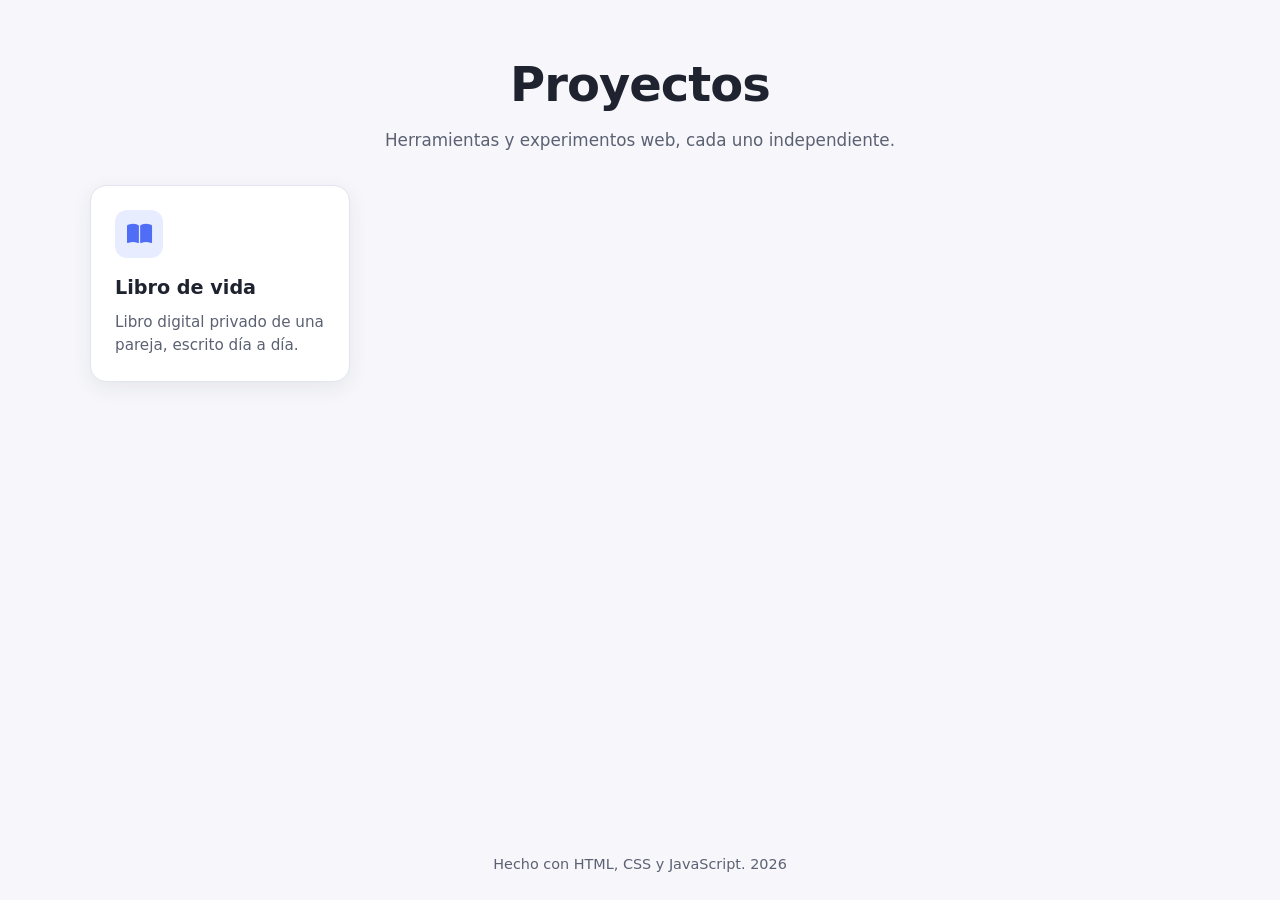
==== index.html @ 12e8e0db "feat: Se agrega proyecto completo" ====
<!doctype html>
<html lang="es">
  <head>
    <meta charset="UTF-8" />
    <meta name="viewport" content="width=device-width, initial-scale=1.0" />
    <title>Proyectos</title>
    <meta name="description" content="Portal de proyectos web personales" />
    <link
      rel="stylesheet"
      href="https://cdnjs.cloudflare.com/ajax/libs/font-awesome/6.7.2/css/all.min.css"
    />
    <link rel="stylesheet" href="./css/styles.css" />
  </head>
  <body>
    <!-- Enlace para saltar directo al contenido con teclado -->
    <a class="skip_link" href="#main_content">Ir al contenido</a>

    <header class="site_header">
      <h1 class="site_title">Proyectos</h1>
      <p class="site_subtitle">
        Herramientas y experimentos web, cada uno independiente.
      </p>
    </header>

    <main id="main_content">
      <ul class="project_list">
        <li class="project_card">
          <a class="project_link" href="./book_life/">
            <span class="project_icon" aria-hidden="true"
              ><i class="fa-solid fa-book-open"></i
            ></span>
            <span class="project_name">Libro de vida</span>
            <span class="project_description"
              >Libro digital privado de una pareja, escrito día a día.</span
            >
          </a>
        </li>
      </ul>
    </main>

    <footer class="site_footer">
      <p>Hecho con HTML, CSS y JavaScript. <span id="current_year"></span></p>
    </footer>

    <script type="module" src="./js/main.js"></script>
  </body>
</html>
---- css/styles.css ----
/* Variables de color y tipografía del portal */
:root {
  --color_background: #f7f7fb;
  --color_surface: #ffffff;
  --color_text: #1f2330;
  --color_text_muted: #5b6172;
  --color_accent: #4f6df5;
  --color_accent_soft: #e8ecff;
  --color_border: #e2e5ef;
  --color_focus: #ff9f43;
  --radius: 16px;
  --shadow: 0 6px 20px rgba(31, 35, 48, 0.08);
  --font_family: system-ui, -apple-system, "Segoe UI", Roboto, sans-serif;
}

/* Reset mínimo */
*,
*::before,
*::after {
  box-sizing: border-box;
  margin: 0;
  padding: 0;
}

html {
  font-size: 100%;
}

body {
  font-family: var(--font_family);
  background: var(--color_background);
  color: var(--color_text);
  line-height: 1.5;
  min-height: 100vh;
  display: flex;
  flex-direction: column;
  /* Margen lateral de 16px para que nada toque el borde en celulares */
  padding: 0 16px;
}

/* Enlace de salto: oculto hasta que recibe foco con teclado */
.skip_link {
  position: absolute;
  top: -100px;
  left: 16px;
  background: var(--color_accent);
  color: #ffffff;
  padding: 8px 16px;
  border-radius: 8px;
  z-index: 10;
  text-decoration: none;
}

.skip_link:focus {
  top: 16px;
}

/* Cabecera */
.site_header {
  text-align: center;
  padding: 48px 0 32px;
}

.site_title {
  font-size: clamp(2rem, 6vw, 3rem);
  font-weight: 700;
  letter-spacing: -0.02em;
}

.site_subtitle {
  color: var(--color_text_muted);
  margin-top: 8px;
  font-size: 1.05rem;
}

/* Contenido principal */
main {
  flex: 1;
  width: 100%;
  max-width: 1100px;
  margin: 0 auto;
}

/* Rejilla de tarjetas: una columna en celular, más en pantallas anchas */
.project_list {
  list-style: none;
  display: grid;
  grid-template-columns: repeat(auto-fill, minmax(260px, 1fr));
  gap: 20px;
}

.project_card {
  background: var(--color_surface);
  border: 1px solid var(--color_border);
  border-radius: var(--radius);
  box-shadow: var(--shadow);
  transition: transform 0.2s ease, box-shadow 0.2s ease;
}

.project_card:hover {
  transform: translateY(-4px);
  box-shadow: 0 12px 28px rgba(31, 35, 48, 0.12);
}

/* Toda la tarjeta es el enlace, para que el área de toque sea grande */
.project_link {
  display: flex;
  flex-direction: column;
  gap: 8px;
  padding: 24px;
  height: 100%;
  color: inherit;
  text-decoration: none;
  border-radius: var(--radius);
}

/* Foco visible y claro para navegación por teclado */
.project_link:focus-visible {
  outline: 3px solid var(--color_focus);
  outline-offset: 3px;
}

.project_icon {
  width: 48px;
  height: 48px;
  display: grid;
  place-items: center;
  background: var(--color_accent_soft);
  color: var(--color_accent);
  border-radius: 12px;
  font-size: 1.4rem;
}

.project_name {
  font-size: 1.2rem;
  font-weight: 600;
  margin-top: 8px;
}

.project_description {
  color: var(--color_text_muted);
  font-size: 0.95rem;
}

/* Pie de página */
.site_footer {
  text-align: center;
  color: var(--color_text_muted);
  font-size: 0.9rem;
  padding: 40px 0 24px;
}

/* Respeta la preferencia de menos movimiento */
@media (prefers-reduced-motion: reduce) {
  .project_card {
    transition: none;
  }

  .project_card:hover {
    transform: none;
  }
}
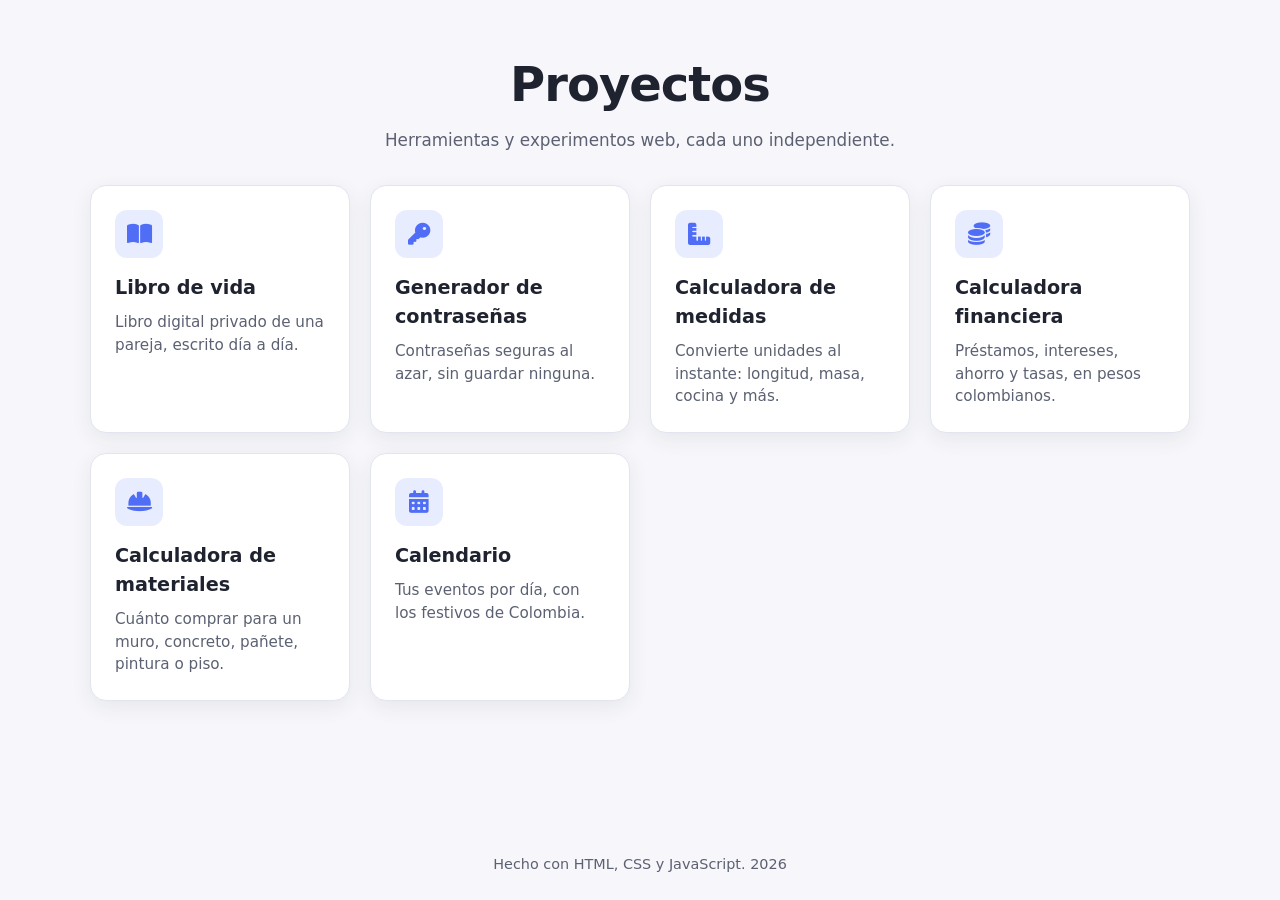
==== commit 16e9251b: "feat: Se agregan miniproyectos" ====
--- a/index.html
+++ b/index.html
@@ -35,6 +35,66 @@
             >
           </a>
         </li>
+
+        <li class="project_card">
+          <a class="project_link" href="./password_generator/">
+            <span class="project_icon" aria-hidden="true"
+              ><i class="fa-solid fa-key"></i
+            ></span>
+            <span class="project_name">Generador de contraseñas</span>
+            <span class="project_description"
+              >Contraseñas seguras al azar, sin guardar ninguna.</span
+            >
+          </a>
+        </li>
+
+        <li class="project_card">
+          <a class="project_link" href="./measurement_calculator/">
+            <span class="project_icon" aria-hidden="true"
+              ><i class="fa-solid fa-ruler-combined"></i
+            ></span>
+            <span class="project_name">Calculadora de medidas</span>
+            <span class="project_description"
+              >Convierte unidades al instante: longitud, masa, cocina y más.</span
+            >
+          </a>
+        </li>
+
+        <li class="project_card">
+          <a class="project_link" href="./financial_calculator/">
+            <span class="project_icon" aria-hidden="true"
+              ><i class="fa-solid fa-coins"></i
+            ></span>
+            <span class="project_name">Calculadora financiera</span>
+            <span class="project_description"
+              >Préstamos, intereses, ahorro y tasas, en pesos colombianos.</span
+            >
+          </a>
+        </li>
+
+        <li class="project_card">
+          <a class="project_link" href="./materials_calculator/">
+            <span class="project_icon" aria-hidden="true"
+              ><i class="fa-solid fa-helmet-safety"></i
+            ></span>
+            <span class="project_name">Calculadora de materiales</span>
+            <span class="project_description"
+              >Cuánto comprar para un muro, concreto, pañete, pintura o piso.</span
+            >
+          </a>
+        </li>
+
+        <li class="project_card">
+          <a class="project_link" href="./calendar/">
+            <span class="project_icon" aria-hidden="true"
+              ><i class="fa-solid fa-calendar-days"></i
+            ></span>
+            <span class="project_name">Calendario</span>
+            <span class="project_description"
+              >Tus eventos por día, con los festivos de Colombia.</span
+            >
+          </a>
+        </li>
       </ul>
     </main>
 
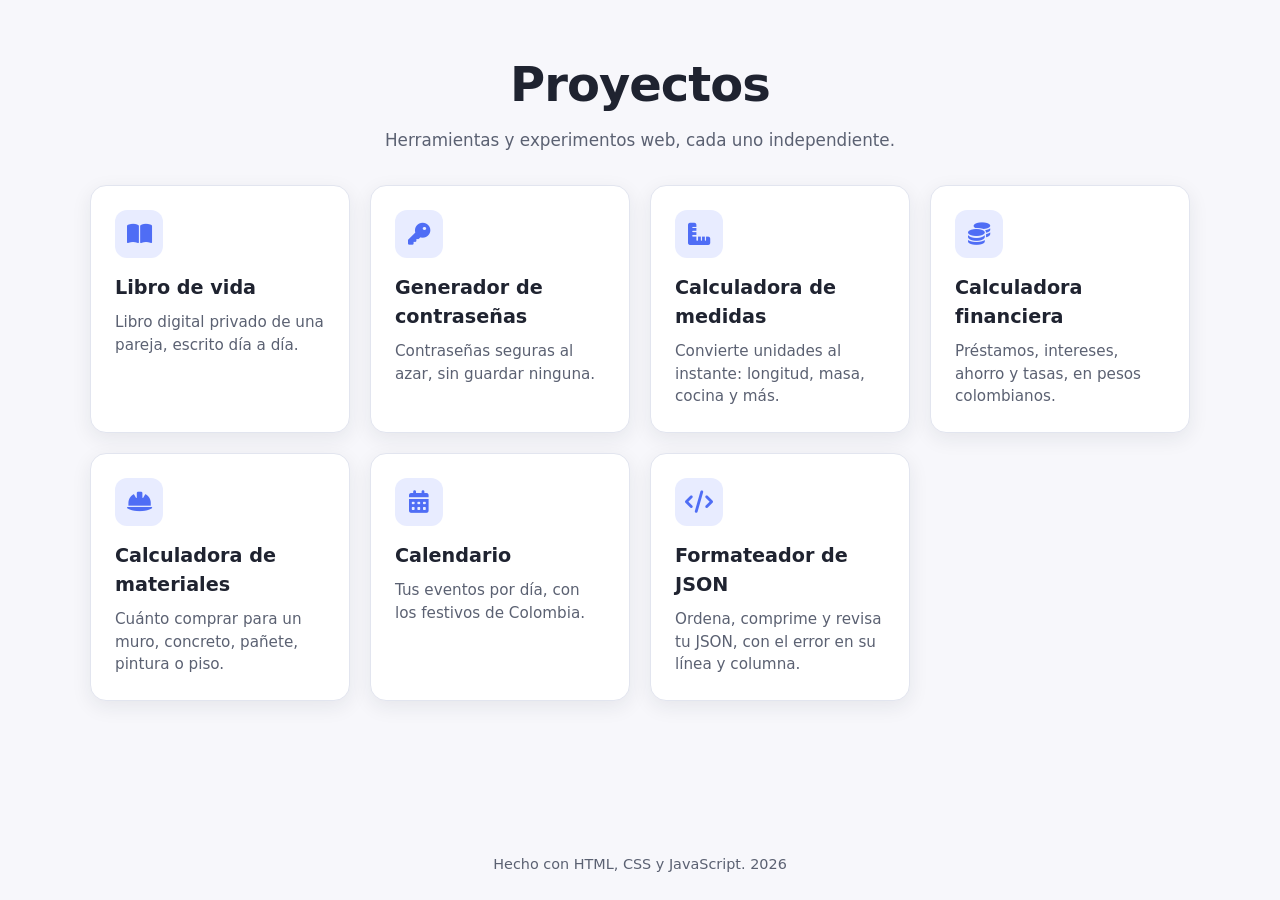
==== commit 6eab36e1: "feat: Se agrega proyecto que formatea json de manera automatica" ====
--- a/index.html
+++ b/index.html
@@ -95,6 +95,18 @@
             >
           </a>
         </li>
+
+        <li class="project_card">
+          <a class="project_link" href="./json_formatter/">
+            <span class="project_icon" aria-hidden="true"
+              ><i class="fa-solid fa-code"></i
+            ></span>
+            <span class="project_name">Formateador de JSON</span>
+            <span class="project_description"
+              >Ordena, comprime y revisa tu JSON, con el error en su línea y columna.</span
+            >
+          </a>
+        </li>
       </ul>
     </main>
 
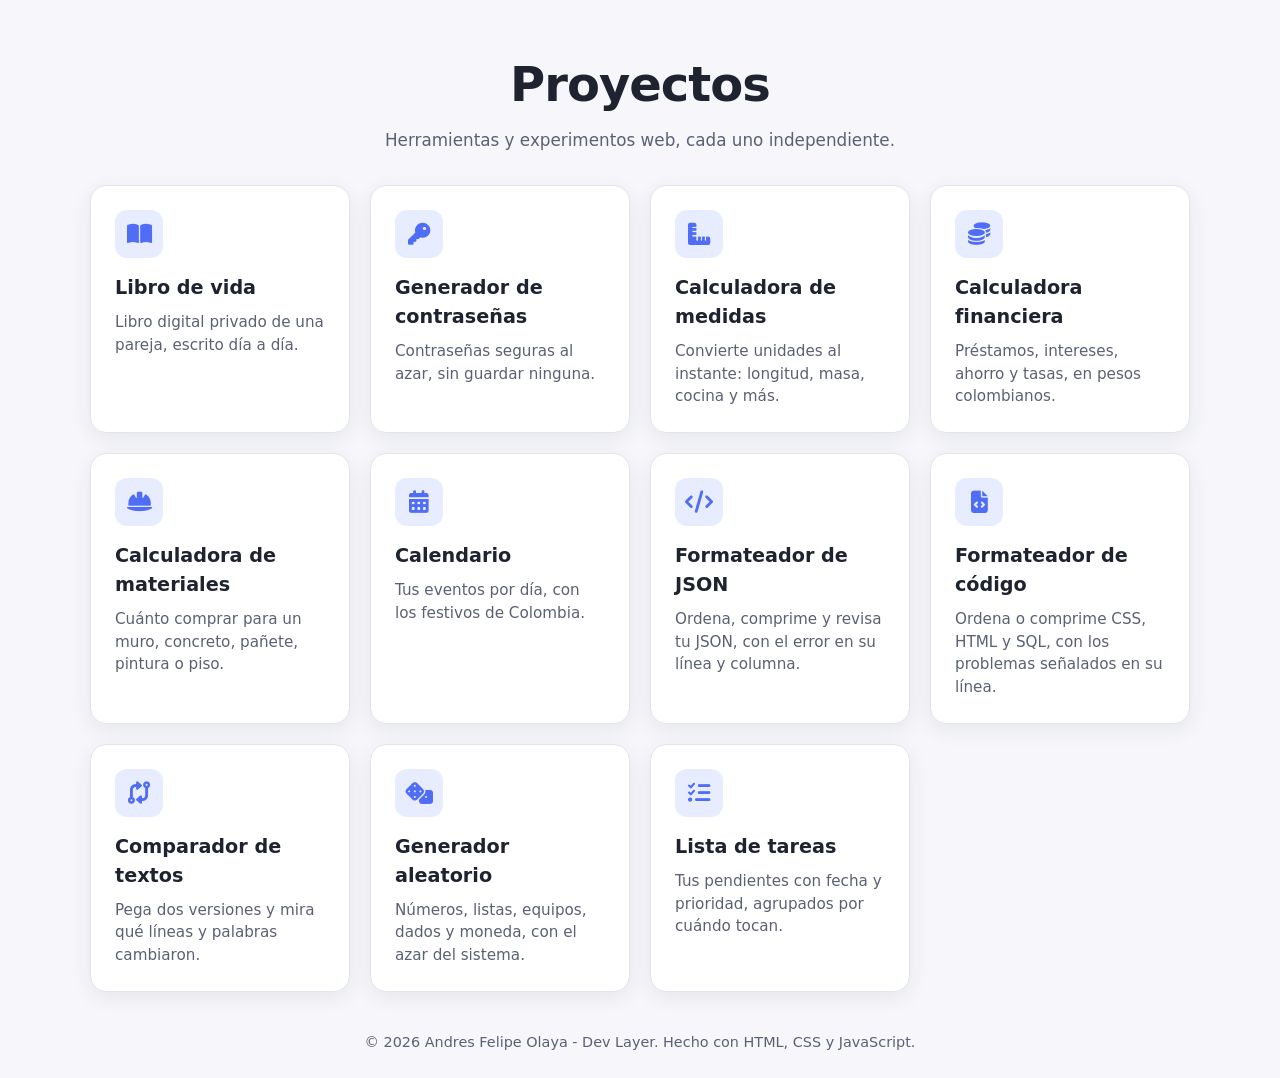
==== commit 227b1784: "fix: Se agregan nuevos proyectos" ====
--- a/index.html
+++ b/index.html
@@ -5,6 +5,7 @@
     <meta name="viewport" content="width=device-width, initial-scale=1.0" />
     <title>Proyectos</title>
     <meta name="description" content="Portal de proyectos web personales" />
+    <link rel="icon" href="./assets/favicon.ico" sizes="any" />
     <link
       rel="stylesheet"
       href="https://cdnjs.cloudflare.com/ajax/libs/font-awesome/6.7.2/css/all.min.css"
@@ -55,7 +56,8 @@
             ></span>
             <span class="project_name">Calculadora de medidas</span>
             <span class="project_description"
-              >Convierte unidades al instante: longitud, masa, cocina y más.</span
+              >Convierte unidades al instante: longitud, masa, cocina y
+              más.</span
             >
           </a>
         </li>
@@ -79,7 +81,8 @@
             ></span>
             <span class="project_name">Calculadora de materiales</span>
             <span class="project_description"
-              >Cuánto comprar para un muro, concreto, pañete, pintura o piso.</span
+              >Cuánto comprar para un muro, concreto, pañete, pintura o
+              piso.</span
             >
           </a>
         </li>
@@ -103,7 +106,59 @@
             ></span>
             <span class="project_name">Formateador de JSON</span>
             <span class="project_description"
-              >Ordena, comprime y revisa tu JSON, con el error en su línea y columna.</span
+              >Ordena, comprime y revisa tu JSON, con el error en su línea y
+              columna.</span
+            >
+          </a>
+        </li>
+
+        <li class="project_card">
+          <a class="project_link" href="./code_formatter/">
+            <span class="project_icon" aria-hidden="true"
+              ><i class="fa-solid fa-file-code"></i
+            ></span>
+            <span class="project_name">Formateador de código</span>
+            <span class="project_description"
+              >Ordena o comprime CSS, HTML y SQL, con los problemas señalados en
+              su línea.</span
+            >
+          </a>
+        </li>
+
+        <li class="project_card">
+          <a class="project_link" href="./text_diff/">
+            <span class="project_icon" aria-hidden="true"
+              ><i class="fa-solid fa-code-compare"></i
+            ></span>
+            <span class="project_name">Comparador de textos</span>
+            <span class="project_description"
+              >Pega dos versiones y mira qué líneas y palabras cambiaron.</span
+            >
+          </a>
+        </li>
+
+        <li class="project_card">
+          <a class="project_link" href="./random_generator/">
+            <span class="project_icon" aria-hidden="true"
+              ><i class="fa-solid fa-dice"></i
+            ></span>
+            <span class="project_name">Generador aleatorio</span>
+            <span class="project_description"
+              >Números, listas, equipos, dados y moneda, con el azar del
+              sistema.</span
+            >
+          </a>
+        </li>
+
+        <li class="project_card">
+          <a class="project_link" href="./to_do_list/">
+            <span class="project_icon" aria-hidden="true"
+              ><i class="fa-solid fa-list-check"></i
+            ></span>
+            <span class="project_name">Lista de tareas</span>
+            <span class="project_description"
+              >Tus pendientes con fecha y prioridad, agrupados por cuándo
+              tocan.</span
             >
           </a>
         </li>
@@ -111,7 +166,10 @@
     </main>
 
     <footer class="site_footer">
-      <p>Hecho con HTML, CSS y JavaScript. <span id="current_year"></span></p>
+    <p>
+        © <span id="current_year">2026</span> Andres Felipe Olaya - Dev Layer.
+        Hecho con HTML, CSS y JavaScript.
+    </p>
     </footer>
 
     <script type="module" src="./js/main.js"></script>
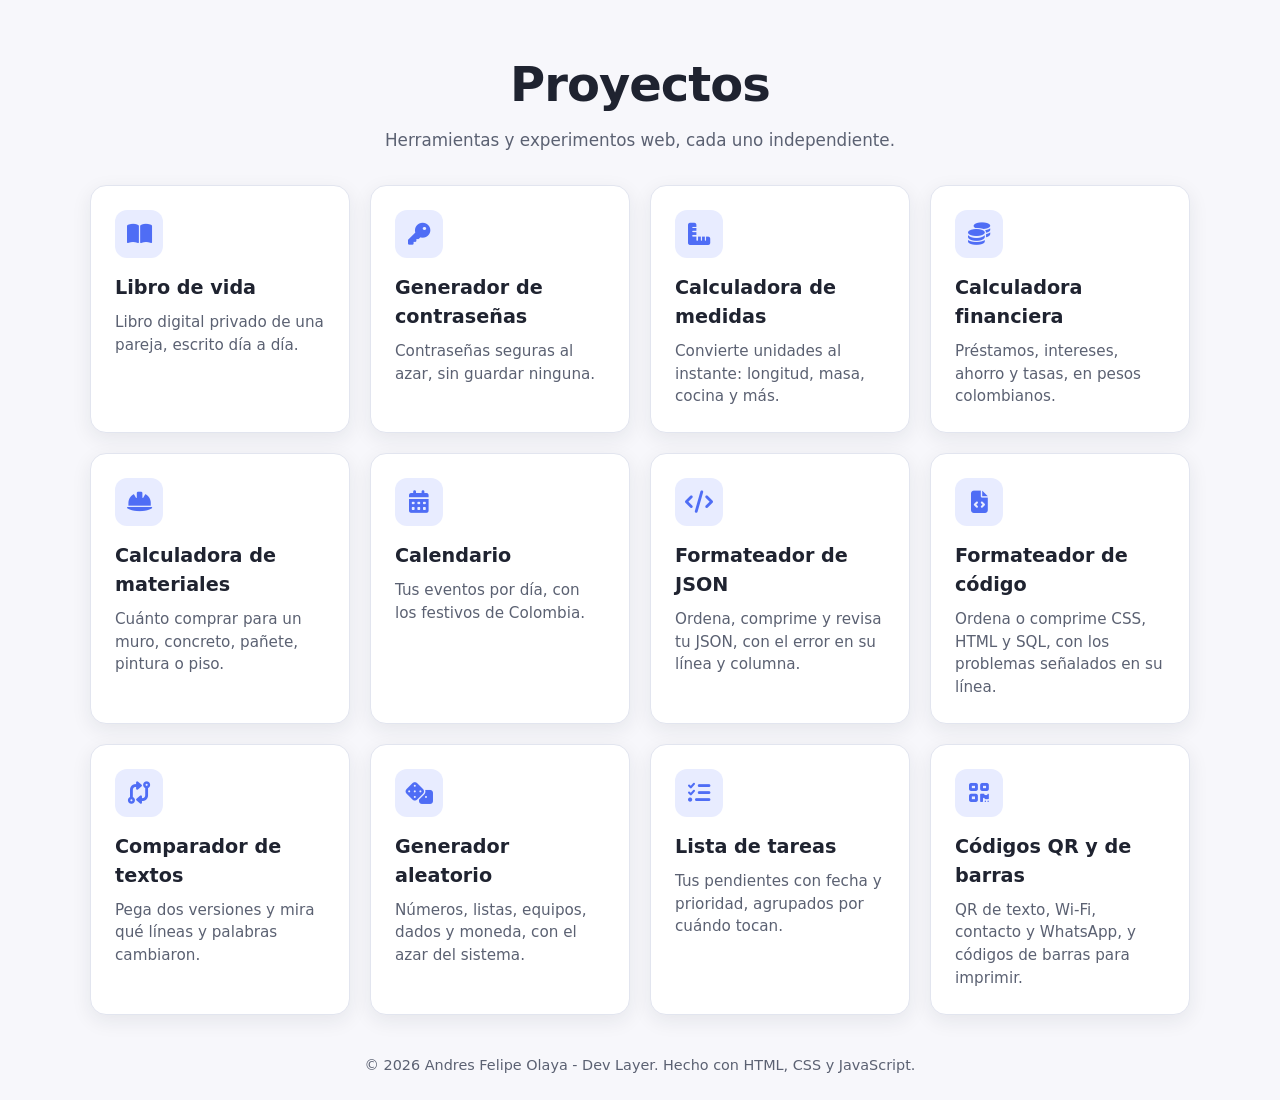
==== commit f602aa51: "feat: Se agrega generador codigo de barras y QR" ====
--- a/index.html
+++ b/index.html
@@ -162,6 +162,19 @@
             >
           </a>
         </li>
+
+        <li class="project_card">
+          <a class="project_link" href="./generator_barcodes_qr/">
+            <span class="project_icon" aria-hidden="true"
+              ><i class="fa-solid fa-qrcode"></i
+            ></span>
+            <span class="project_name">Códigos QR y de barras</span>
+            <span class="project_description"
+              >QR de texto, Wi-Fi, contacto y WhatsApp, y códigos de barras para
+              imprimir.</span
+            >
+          </a>
+        </li>
       </ul>
     </main>
 
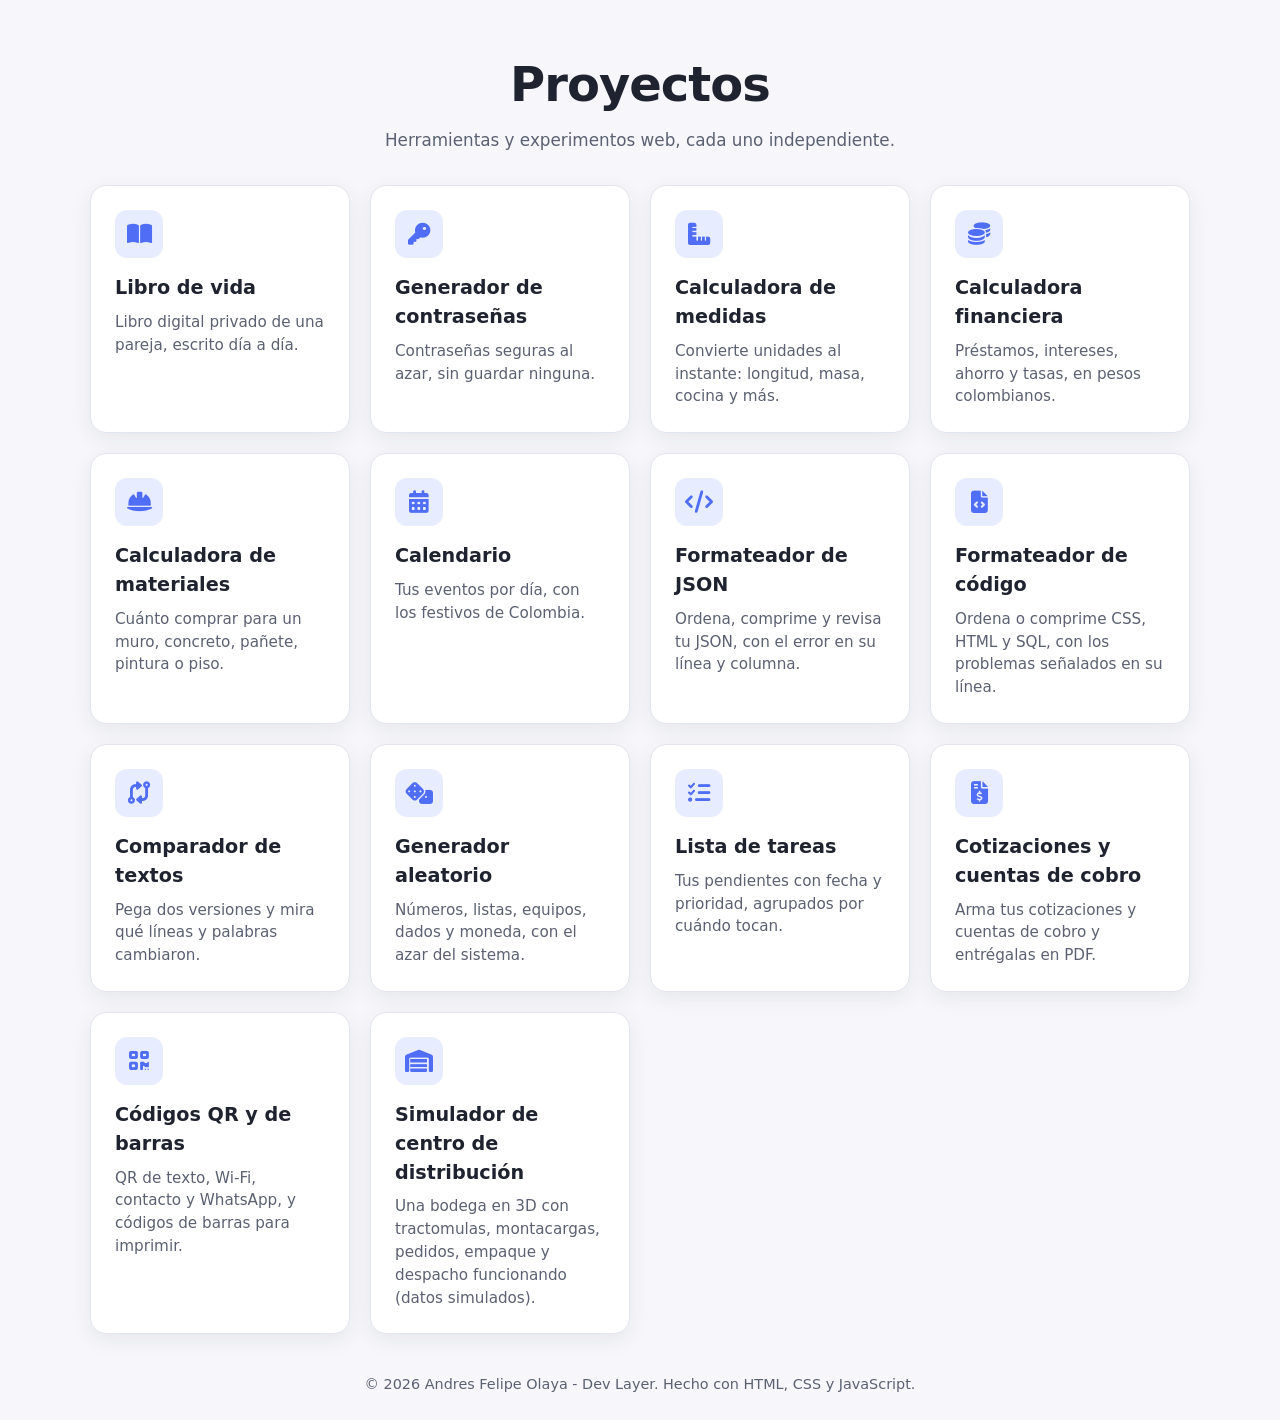
==== commit 240b97ee: "feat: Se agrega simulador logistico retail" ====
--- a/index.html
+++ b/index.html
@@ -164,6 +164,19 @@
         </li>
 
         <li class="project_card">
+          <a class="project_link" href="./quotes_and_bills/">
+            <span class="project_icon" aria-hidden="true"
+              ><i class="fa-solid fa-file-invoice-dollar"></i
+            ></span>
+            <span class="project_name">Cotizaciones y cuentas de cobro</span>
+            <span class="project_description"
+              >Arma tus cotizaciones y cuentas de cobro y entrégalas en
+              PDF.</span
+            >
+          </a>
+        </li>
+
+        <li class="project_card">
           <a class="project_link" href="./generator_barcodes_qr/">
             <span class="project_icon" aria-hidden="true"
               ><i class="fa-solid fa-qrcode"></i
@@ -172,6 +185,19 @@
             <span class="project_description"
               >QR de texto, Wi-Fi, contacto y WhatsApp, y códigos de barras para
               imprimir.</span
+            >
+          </a>
+        </li>
+
+        <li class="project_card">
+          <a class="project_link" href="./warehouse_dashboard/">
+            <span class="project_icon" aria-hidden="true"
+              ><i class="fa-solid fa-warehouse"></i
+            ></span>
+            <span class="project_name">Simulador de centro de distribución</span>
+            <span class="project_description"
+              >Una bodega en 3D con tractomulas, montacargas, pedidos, empaque y
+              despacho funcionando (datos simulados).</span
             >
           </a>
         </li>
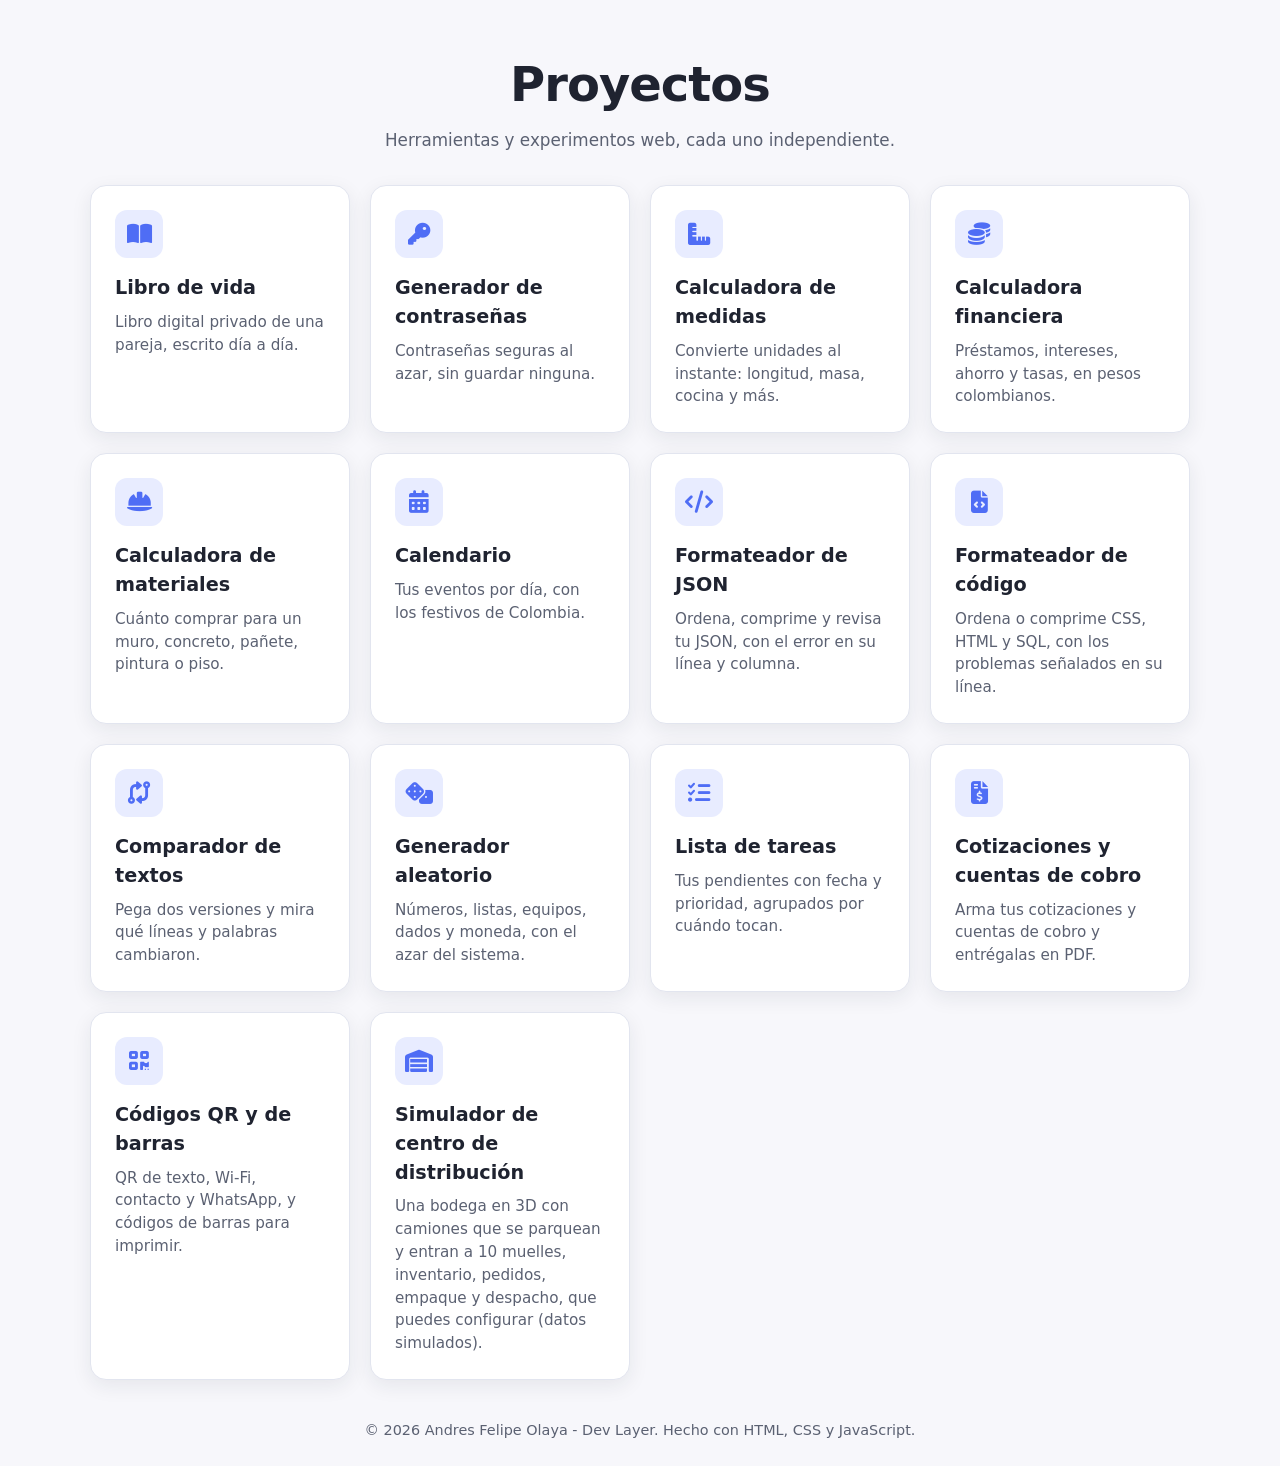
==== commit 234e73d3: "fix: Se corrigen novedades en simulador warehouse" ====
--- a/index.html
+++ b/index.html
@@ -196,8 +196,9 @@
             ></span>
             <span class="project_name">Simulador de centro de distribución</span>
             <span class="project_description"
-              >Una bodega en 3D con tractomulas, montacargas, pedidos, empaque y
-              despacho funcionando (datos simulados).</span
+              >Una bodega en 3D con camiones que se parquean y entran a 10 muelles,
+              inventario, pedidos, empaque y despacho, que puedes configurar
+              (datos simulados).</span
             >
           </a>
         </li>
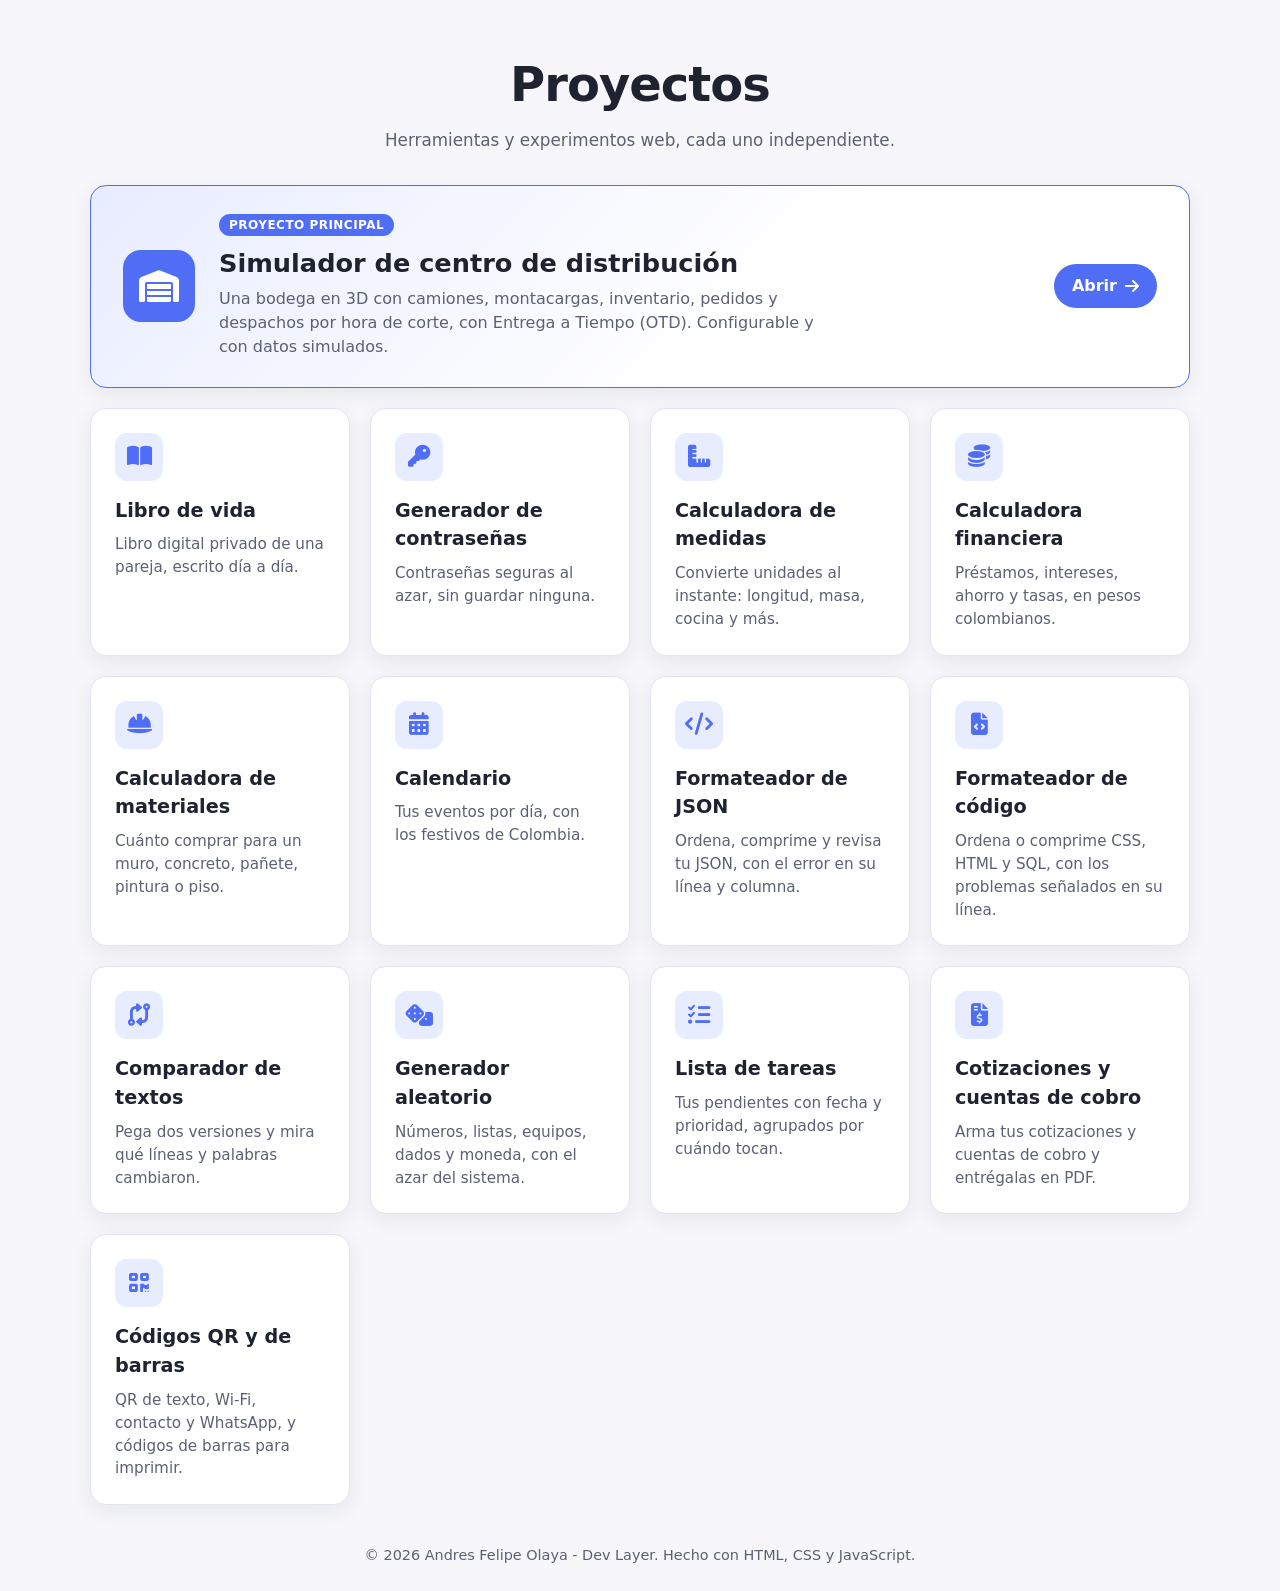
==== commit 649acf14: "fix: Se deja el simulador como proyecto principal" ====
--- a/index.html
+++ b/index.html
@@ -25,6 +25,26 @@
 
     <main id="main_content">
       <ul class="project_list">
+        <li class="project_card project_card_featured">
+          <a class="project_link" href="./warehouse_dashboard/">
+            <span class="project_icon project_icon_featured" aria-hidden="true"
+              ><i class="fa-solid fa-warehouse"></i
+            ></span>
+            <span class="project_text">
+              <span class="project_badge">Proyecto principal</span>
+              <span class="project_name">Simulador de centro de distribución</span>
+              <span class="project_description"
+                >Una bodega en 3D con camiones, montacargas, inventario, pedidos
+                y despachos por hora de corte, con Entrega a Tiempo (OTD).
+                Configurable y con datos simulados.</span
+              >
+            </span>
+            <span class="project_action" aria-hidden="true"
+              >Abrir <i class="fa-solid fa-arrow-right"></i
+            ></span>
+          </a>
+        </li>
+
         <li class="project_card">
           <a class="project_link" href="./book_life/">
             <span class="project_icon" aria-hidden="true"
@@ -185,20 +205,6 @@
             <span class="project_description"
               >QR de texto, Wi-Fi, contacto y WhatsApp, y códigos de barras para
               imprimir.</span
-            >
-          </a>
-        </li>
-
-        <li class="project_card">
-          <a class="project_link" href="./warehouse_dashboard/">
-            <span class="project_icon" aria-hidden="true"
-              ><i class="fa-solid fa-warehouse"></i
-            ></span>
-            <span class="project_name">Simulador de centro de distribución</span>
-            <span class="project_description"
-              >Una bodega en 3D con camiones que se parquean y entran a 10 muelles,
-              inventario, pedidos, empaque y despacho, que puedes configurar
-              (datos simulados).</span
             >
           </a>
         </li>
--- a/css/styles.css
+++ b/css/styles.css
@@ -142,6 +142,81 @@
   font-size: 0.95rem;
 }
 
+/* Proyecto principal: ocupa toda la fila, con su logo, su nombre y una descripción corta */
+.project_card_featured {
+  grid-column: 1 / -1;
+  border-color: var(--color_accent);
+  background: linear-gradient(135deg, var(--color_accent_soft), var(--color_surface) 60%);
+}
+
+.project_card_featured .project_link {
+  flex-direction: row;
+  align-items: center;
+  gap: 24px;
+  padding: 28px 32px;
+}
+
+.project_icon_featured {
+  flex: none;
+  width: 72px;
+  height: 72px;
+  background: var(--color_accent);
+  color: #ffffff;
+  border-radius: 18px;
+  font-size: 2rem;
+}
+
+.project_text {
+  display: flex;
+  flex: 1;
+  flex-direction: column;
+  gap: 4px;
+}
+
+.project_badge {
+  align-self: flex-start;
+  padding: 2px 10px;
+  border-radius: 999px;
+  background: var(--color_accent);
+  color: #ffffff;
+  font-size: 0.75rem;
+  font-weight: 600;
+  letter-spacing: 0.04em;
+  text-transform: uppercase;
+}
+
+.project_card_featured .project_name {
+  margin-top: 4px;
+  font-size: clamp(1.25rem, 3vw, 1.6rem);
+}
+
+.project_card_featured .project_description {
+  max-width: 60ch;
+  font-size: 1rem;
+}
+
+.project_action {
+  flex: none;
+  display: inline-flex;
+  align-items: center;
+  gap: 8px;
+  padding: 10px 18px;
+  border-radius: 999px;
+  background: var(--color_accent);
+  color: #ffffff;
+  font-weight: 600;
+}
+
+/* En celular el logo queda arriba y el texto debajo */
+@media (max-width: 599px) {
+  .project_card_featured .project_link {
+    flex-direction: column;
+    align-items: flex-start;
+    gap: 14px;
+    padding: 24px;
+  }
+}
+
 /* Pie de página */
 .site_footer {
   text-align: center;
